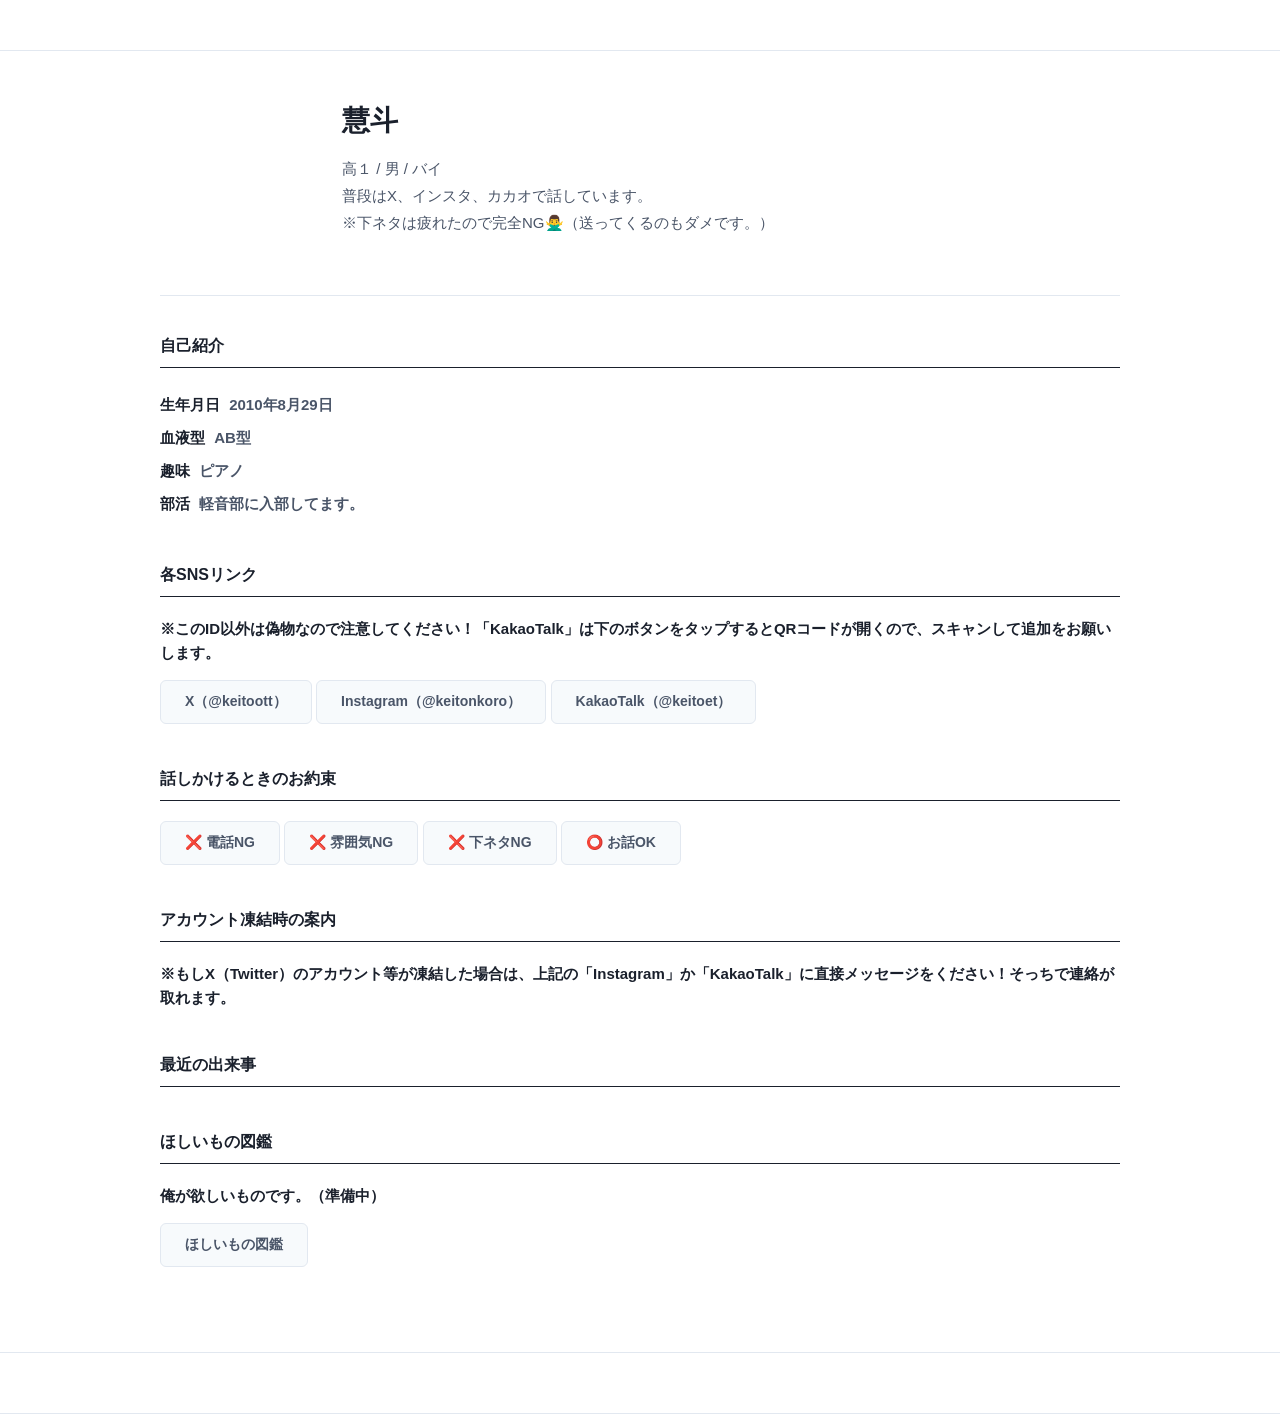
==== index.html @ f172e03d "Update index.html" ====
<!DOCTYPE html>
<html lang="ja">
  <head>
    <meta charset="UTF-8">
    <meta name="viewport" content="width=device-width, initial-scale=1.0">
    <title>MY PROFILE</title>
    <meta property="og:title" content="MY PROFILE">
    <meta property="og:description" content="慧斗の現在のステータス・プロフィールポータルサイト">
    <meta property="og:image" content="https://raw.githubusercontent.com/keitoet/my-profile/main/icon.png">
    <meta property="og:type" content="website">
    <meta property="og:url" content="https://keitoet.github.io/my-profile/">
    <meta name="twitter:card" content="summary_large_image">
    <link rel="stylesheet" href="style.css">
    <script src="script.js"></script>
  </head>
  
  <body>
    
    <header></header>
    
    <div id="emergencyAlert" class="emergency-alert"></div>

    <div class="main-container">
    
    <div class="profile-section">

        <div id="avatarContainer" class="avatar-container" style="opacity: 0; transition: opacity 0.2s;">
            <div class="avatar"></div>
            <div id="statusBadge" class="status-badge"></div>
        </div>
        <div class="profile-text">
            <div class="name">慧斗</div>
            <p class="bio-text">高１ / 男 / バイ<br>普段はX、インスタ、カカオで話しています。<br>※下ネタは疲れたので完全NG🙅‍♂️（送ってくるのもダメです。）</p>

            <div id="tagsContainer" class="tags-container"></div>
        </div>
    </div>

        <div class="full-width-divider"></div>
      <div class="section">
        <div class="section-title">自己紹介</div>
        <ul class="bio-detail-list">
          <li class="info-text"><span class="detail-item-title">生年月日</span> 2010年8月29日</li>
          <li><span class="detail-item-title">血液型</span> AB型</li>
          <li><span class="detail-item-title">趣味</span> ピアノ</li>
          <li><span class="detail-item-title">部活</span> 軽音部に入部してます。</li>
        </ul>
      </div>

        <div class="section">
            <div class="section-title">各SNSリンク</div>
              <p class="section-text">※このID以外は偽物なので注意してください！「KakaoTalk」は下のボタンをタップするとQRコードが開くので、スキャンして追加をお願いします。</p>
          
            <div class="links-grid">
                <a href="https://x.com/keitoott" class="btn" target="_blank">X（@keitoott）</a>
                <a href="https://www.instagram.com/keitonkoro" class="btn" target="_blank">Instagram（@keitonkoro）</a>
                <a href="javascript:void(0);" class="btn" onclick="openQrModal()">KakaoTalk（@keitoet）</a>
            </div>
        </div>
      
      <div id="qrModal" class="qr-modal" onclick="closeQrModal()">
        <div class="qr-modal-content" onclick="event.stopPropagation()">
          <span class="qr-modal-close" onclick="closeQrModal()">&times;</span>
          <img src="keitoet.jpg" alt="KakaoTalk（@keitoet）" class="qr-modal-img">
        </div>
      </div>

      
              <div class="section">
            <div class="section-title">話しかけるときのお約束</div>
            <div class="links-grid">
                <div class="btn">❌ 電話NG</div>
                <div class="btn">❌ 雰囲気NG</div>
                <div class="btn">❌ 下ネタNG</div>
                <div class="btn">⭕️ お話OK</div>
            </div>
        </div>


        <div class="section">
            <div class="section-title">アカウント凍結時の案内</div>
            <p class="section-text">※もしX（Twitter）のアカウント等が凍結した場合は、上記の「Instagram」か「KakaoTalk」に直接メッセージをください！そっちで連絡が取れます。</p>
        </div>
      
<div class="section">
    <div class="section-title">最近の出来事</div>
    <ul id="newsList" class="news-list">

    </ul>
</div>
      
      <div class="section">
        <div class="section-title">ほしいもの図鑑</div>
        <p class="section-text">俺が欲しいものです。（準備中）</p>
          <div class="links-grid">
          <a href="javascript:void(0);" class="btn">ほしいもの図鑑</a>
        </div> 
      </div>


    </div>

    <footer></footer>

</body>
</html>
---- style.css ----
body { font-family: 'Helvetica Neue', Arial, 'Hiragino Kaku Gothic ProN', sans-serif; background-color: #ffffff; color: #333333; margin: 0; padding: 0; display: flex; flex-direction: column; min-height: 100vh; }

/* ヘッダー・フッター */
header, footer { background-color: #ffffff; border-bottom: 1px solid #e2e8f0; }
header { padding: 25px 40px; }
header h1 { margin: 0; font-size: 26px; color: #1a202c; letter-spacing: 2px; font-weight: bold; max-width: 1000px; margin: 0 auto; text-align: left; }
footer { text-align: center; padding: 30px; color: #718096; font-size: 13px; border-top: 1px solid #e2e8f0; margin-top: auto; }

/* 緊急通知・共通テキスト設定 */
.emergency-alert { display: none; background: #fef2f2; color: #dc2626; border-bottom: 1px solid #fecaca; padding: 12px 20px; font-size: 14px; text-align: center; line-height: 1.5; }
.emergency-alert, .section, .bio-detail-list li, .news-date { font-weight: bold; }

/* スマホ対応レイアウト */
.main-container { max-width: 1000px; width: 100%; margin: 0 auto; padding: 40px 20px; box-sizing: border-box; }
.profile-section { display: flex; gap: 40px; align-items: center; padding-bottom: 40px; justify-content: center; }
@media (max-width: 600px) { .profile-section { flex-direction: column; gap: 20px; } }

/* アイコンとバッジ */
.avatar-container { display: flex; flex-direction: column; align-items: center; gap: 12px; flex-shrink: 0; }
.avatar { width: 140px; height: 140px; border-radius: 50%; background-image: url('keito.jpg'); background-size: cover; border: 1px solid #e2e8f0; transition: all 0.3s ease; }
.status-badge { font-size: 12px; font-weight: bold; padding: 4px 14px; border-radius: 20px; display: flex; align-items: center; gap: 6px; border: 1px solid #e2e8f0; background: #ffffff; }
.dot { width: 6px; height: 6px; border-radius: 50%; display: inline-block; }

/* はなせる時 */
.avatar-container.online .avatar { border-color: #22c55e; box-shadow: 0 0 20px #22c55e; }
.avatar-container.online .status-badge { color: #16a34a; border-color: #bbf7d0; background: #f0fdf4; }
.avatar-container.online .dot { background-color: #22c55e; }

/* ねてる時 */
.avatar-container.offline .avatar { border-color: #ef4444; box-shadow: 0 0 20px #ef4444; }
.avatar-container.offline .status-badge { color: #dc2626; border-color: #fecaca; background: #fef2f2; }
.avatar-container.offline .dot { background-color: #ef4444; }

/* プロフィールテキスト・タグ */
.profile-text, .section { text-align: left; }
.profile-text { flex: 1; }
.name { font-size: 28px; font-weight: bold; margin: 0 0 15px 0; color: #1a202c; }
.bio-text { font-size: 15px; color: #4a5568; line-height: 1.8; margin: 0; }
.tags-container, .grid { display: flex; gap: 10px; flex-wrap: wrap; }
.tags-container { margin-top: 8px; }
.status-tag { font-size: 13px; color: #3182ce; font-weight: bold; }
.full-width-divider { border-top: 1px solid #e2e8f0; margin-bottom: 40px; }

/* セクション・自己紹介 */
.section { margin-bottom: 45px; color: #1a202c; }
.section-title { font-size: 16px; border-bottom: 1px solid #1a202c; padding-bottom: 10px; margin-bottom: 20px; }
.section-text { font-size: 15px; line-height: 1.6; }
.bio-detail-list { padding-left: 0; margin: 0; list-style: none; }
.bio-detail-list li { font-size: 15px; color: #4a5568; line-height: 2.2; }
.detail-item-title { color: #1a202c; margin-right: 5px; }

/* ボタン類 */
.grid { gap: 15px; }
.btn { display: inline-flex; align-items: center; justify-content: center; padding: 12px 24px; color: #4a5568; text-decoration: none; font-weight: bold; border-radius: 6px; transition: all 0.2s; font-size: 14px; background: #f7fafc; border: 1px solid #e2e8f0; box-sizing: border-box; }
.btn:hover { background: #edf2f7; color: #1a202c; }

/* カカオのQRポップアップ */
.qr-modal { display: none; position: fixed; top: 0; left: 0; width: 100%; height: 100%; background: rgba(0, 0, 0, 0.6); z-index: 9999; align-items: center; justify-content: center; }
.qr-modal-content { background: #ffffff; padding: 20px; border-radius: 12px; position: relative; max-width: 90%; width: 340px; box-sizing: border-box; box-shadow: 0 10px 25px rgba(0,0,0,0.3); }
.qr-modal-close { position: absolute; top: 10px; right: 15px; font-size: 24px; color: #aaa; cursor: pointer; font-weight: bold; }

/* 最近の出来事 */
.news-list { list-style: none; padding: 0; margin: 0; }
.news-list li { padding: 12px 0; border-bottom: 1px dashed #e2e8f0; font-size: 14px; display: flex; align-items: center; }
.news-list li:last-child { border: none; }
.news-date { color: #718096; padding-right: 25px; font-size: 13px; display: inline-block; }
.news-text { flex: 1; color: #2d3748; }

/* パンくずリスト */
.breadcrumb { font-size: 13px ; color: #718096 ; margin-bottom: 30px ; }
.breadcrumb a { color: #3182ce ; text-decoration: none ; }

/* タイトル、日付、本文 */
.news-title-line { font-size: 25px ; font-weight: bold ; color: #1a202c ; border-bottom: 2px solid #1a202c ; padding-bottom: 12px ; margin-bottom: 8px ; text-align: center ; }
.news-date-right { text-align: right ; font-size: 15px ; color: #4a5568; margin-bottom: 25px ; display: block ; }
.news-body-text { font-size: 15px ; line-height: 2.1 ; font-weight: 500 ; white-space: pre-wrap ; margin: 0 ; text-align: left ; display: block ; }
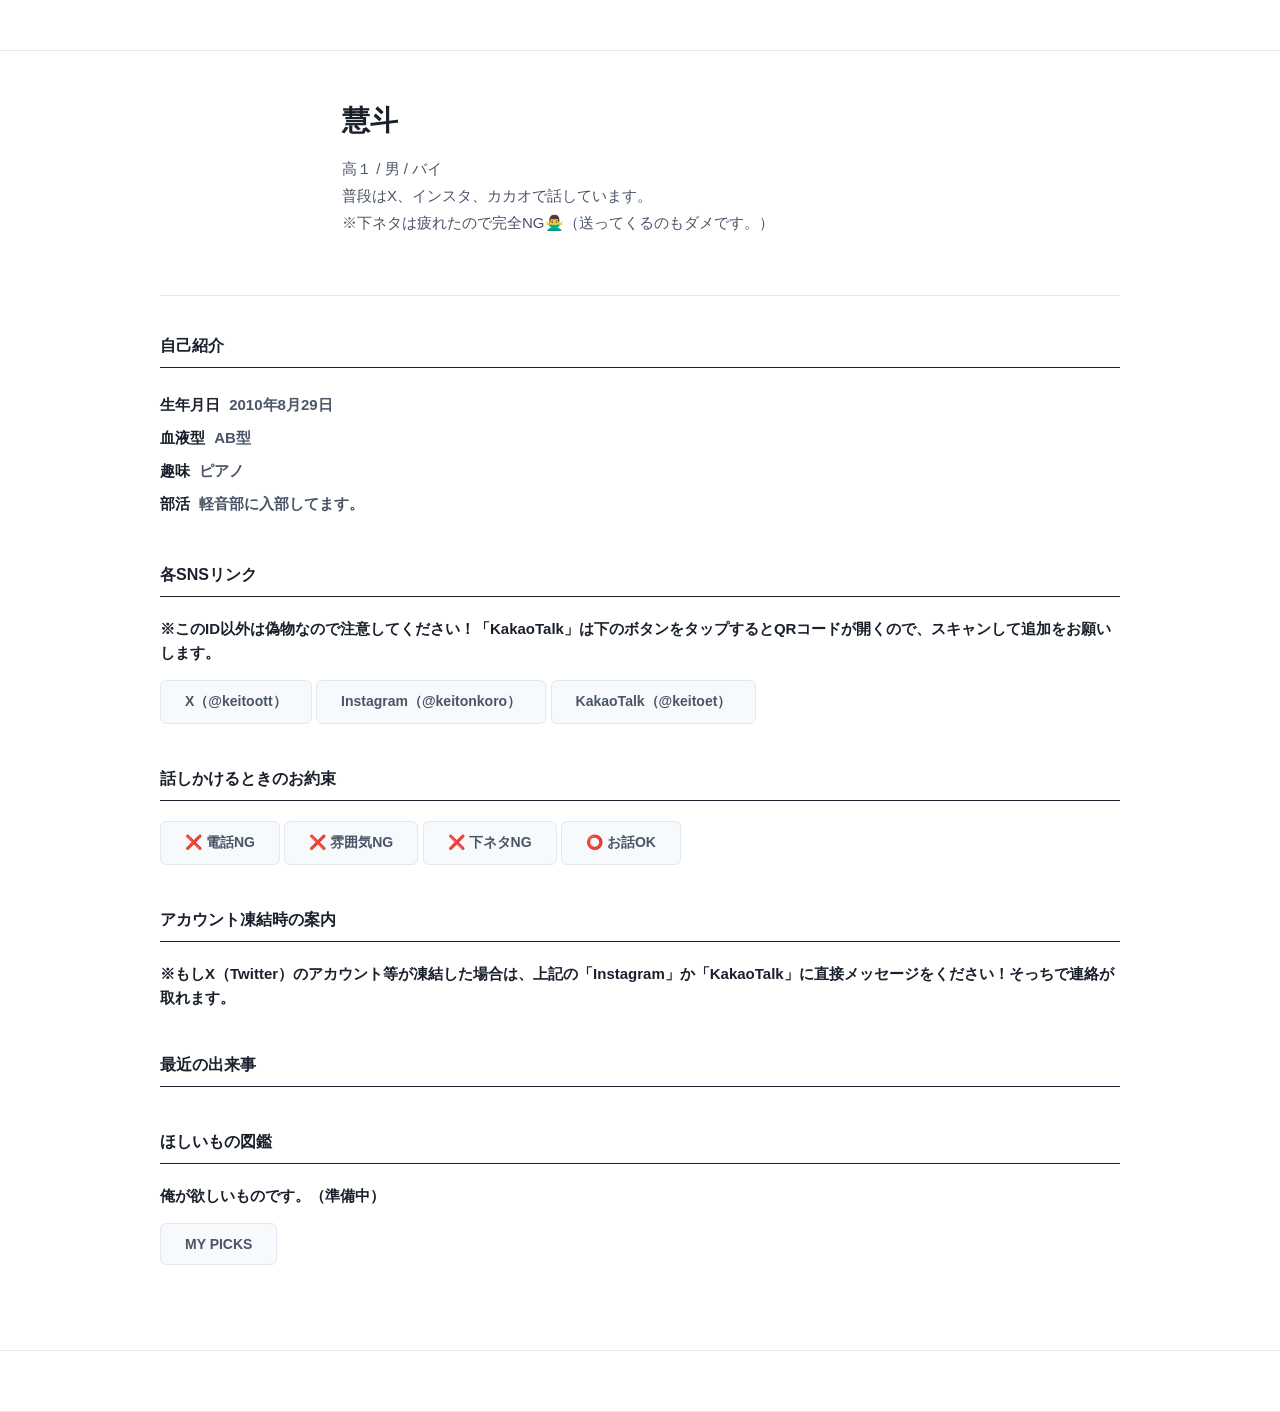
==== commit 4ef372c8: "Update index.html" ====
--- a/index.html
+++ b/index.html
@@ -64,7 +64,6 @@
           <img src="keitoet.jpg" alt="KakaoTalk（@keitoet）" class="qr-modal-img">
         </div>
       </div>
-
       
               <div class="section">
             <div class="section-title">話しかけるときのお約束</div>
@@ -75,7 +74,6 @@
                 <div class="btn">⭕️ お話OK</div>
             </div>
         </div>
-
 
         <div class="section">
             <div class="section-title">アカウント凍結時の案内</div>
@@ -93,10 +91,9 @@
         <div class="section-title">ほしいもの図鑑</div>
         <p class="section-text">俺が欲しいものです。（準備中）</p>
           <div class="links-grid">
-          <a href="javascript:void(0);" class="btn">ほしいもの図鑑</a>
+          <a href="/my-picks/" class="btn">MY PICKS</a>
         </div> 
       </div>
-
 
     </div>
 
--- a/style.css
+++ b/style.css
@@ -4,6 +4,7 @@
 header, footer { background-color: #ffffff; border-bottom: 1px solid #e2e8f0; }
 header { padding: 25px 40px; }
 header h1 { margin: 0; font-size: 26px; color: #1a202c; letter-spacing: 2px; font-weight: bold; max-width: 1000px; margin: 0 auto; text-align: left; }
+header a:hover { opacity: 0.7 ; transition: opacity 0.2s ease ; }
 footer { text-align: center; padding: 30px; color: #718096; font-size: 13px; border-top: 1px solid #e2e8f0; margin-top: auto; }
 
 /* 緊急通知・共通テキスト設定 */
@@ -56,19 +57,21 @@
 
 /* カカオのQRポップアップ */
 .qr-modal { display: none; position: fixed; top: 0; left: 0; width: 100%; height: 100%; background: rgba(0, 0, 0, 0.6); z-index: 9999; align-items: center; justify-content: center; }
-.qr-modal-content { background: #ffffff; padding: 20px; border-radius: 12px; position: relative; max-width: 90%; width: 340px; box-sizing: border-box; box-shadow: 0 10px 25px rgba(0,0,0,0.3); }
+.qr-modal-content img { width: 100% ; height: auto ; border-radius: 8px ; display: block ; }
+.qr-modal-content { background: #ffffff; padding: 20px; border-radius: 12px; position: relative; max-width: 90%; width: 280px; box-sizing: border-box; box-shadow: 0 10px 25px rgba(0,0,0,0.3); }
 .qr-modal-close { position: absolute; top: 10px; right: 15px; font-size: 24px; color: #aaa; cursor: pointer; font-weight: bold; }
 
 /* 最近の出来事 */
 .news-list { list-style: none; padding: 0; margin: 0; }
-.news-list li { padding: 12px 0; border-bottom: 1px dashed #e2e8f0; font-size: 14px; display: flex; align-items: center; }
+.news-list li { padding: 12px 0; border-bottom: 1px dashed #a0aec0; font-size: 14px; font-weight: bold; padding: 0; }
 .news-list li:last-child { border: none; }
-.news-date { color: #718096; padding-right: 25px; font-size: 13px; display: inline-block; }
-.news-text { flex: 1; color: #2d3748; }
+.news-list li a { display: block ; text-decoration: none ; color: #2d3748 ; width: 100% ; padding: 6px 0 ; }
+.news-list li a:hover { color: #3182ce ; text-decoration: underline ; }
 
 /* パンくずリスト */
 .breadcrumb { font-size: 13px ; color: #718096 ; margin-bottom: 30px ; }
 .breadcrumb a { color: #3182ce ; text-decoration: none ; }
+.breadcrumb a:hover { text-decoration: underline ; color: #2b6cb0 ; }
 
 /* タイトル、日付、本文 */
 .news-title-line { font-size: 25px ; font-weight: bold ; color: #1a202c ; border-bottom: 2px solid #1a202c ; padding-bottom: 12px ; margin-bottom: 8px ; text-align: center ; }
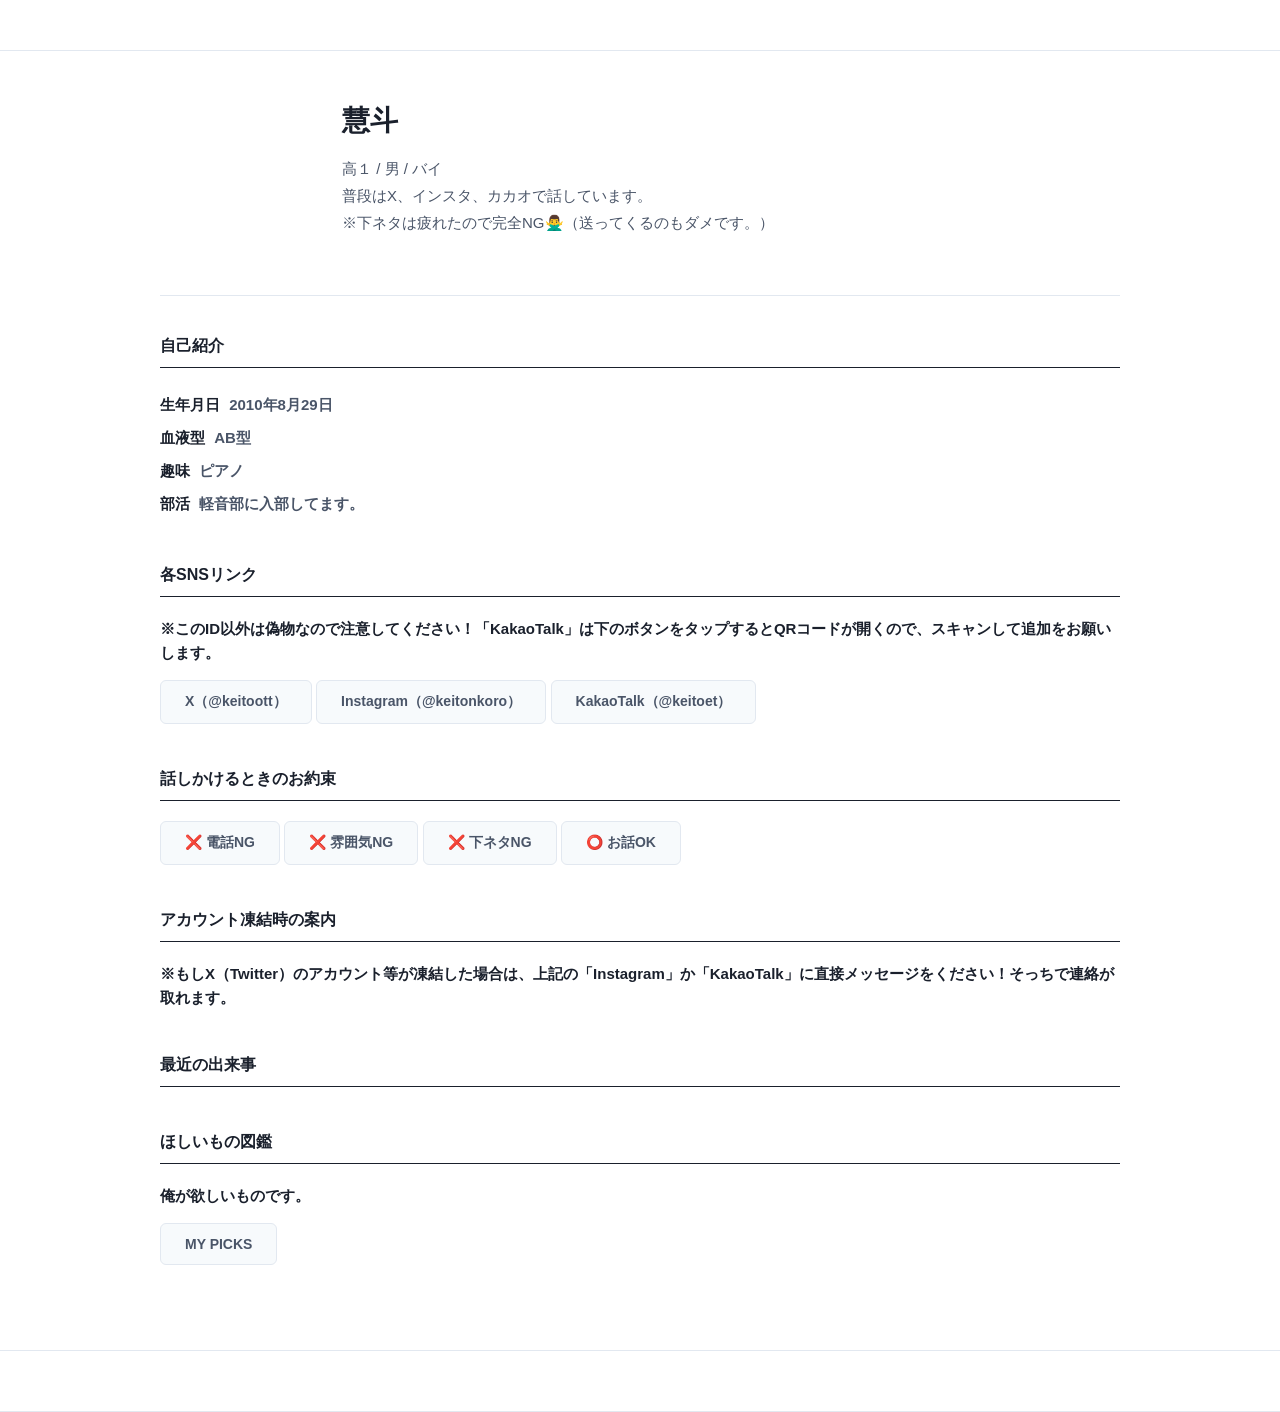
==== commit 3375e34d: "Update index.html" ====
--- a/index.html
+++ b/index.html
@@ -50,12 +50,11 @@
         <div class="section">
             <div class="section-title">各SNSリンク</div>
               <p class="section-text">※このID以外は偽物なので注意してください！「KakaoTalk」は下のボタンをタップするとQRコードが開くので、スキャンして追加をお願いします。</p>
-          
-            <div class="links-grid">
+
                 <a href="https://x.com/keitoott" class="btn" target="_blank">X（@keitoott）</a>
                 <a href="https://www.instagram.com/keitonkoro" class="btn" target="_blank">Instagram（@keitonkoro）</a>
                 <a href="javascript:void(0);" class="btn" onclick="openQrModal()">KakaoTalk（@keitoet）</a>
-            </div>
+
         </div>
       
       <div id="qrModal" class="qr-modal" onclick="closeQrModal()">
@@ -67,12 +66,12 @@
       
               <div class="section">
             <div class="section-title">話しかけるときのお約束</div>
-            <div class="links-grid">
+
                 <div class="btn">❌ 電話NG</div>
                 <div class="btn">❌ 雰囲気NG</div>
                 <div class="btn">❌ 下ネタNG</div>
                 <div class="btn">⭕️ お話OK</div>
-            </div>
+
         </div>
 
         <div class="section">
@@ -89,10 +88,9 @@
       
       <div class="section">
         <div class="section-title">ほしいもの図鑑</div>
-        <p class="section-text">俺が欲しいものです。（準備中）</p>
-          <div class="links-grid">
+        <p class="section-text">俺が欲しいものです。</p>
+
           <a href="/my-picks/" class="btn">MY PICKS</a>
-        </div> 
       </div>
 
     </div>
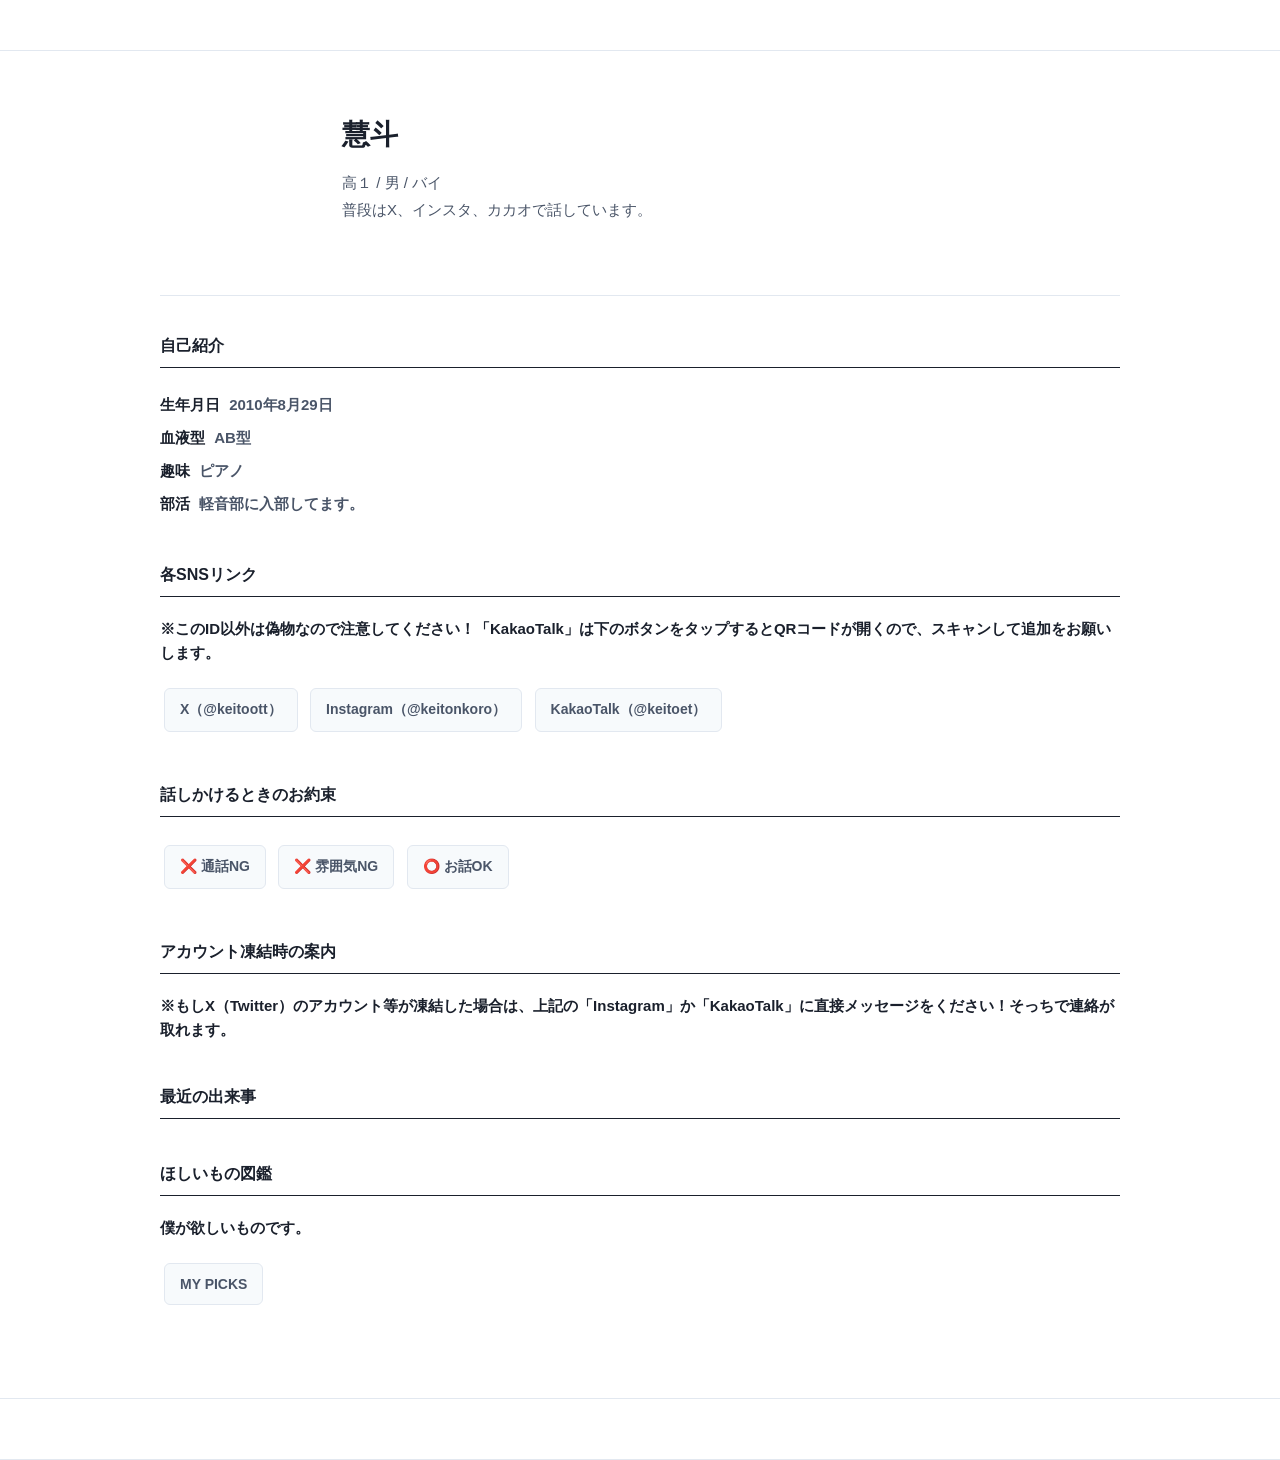
==== commit 50515edb: "Update index.html" ====
--- a/index.html
+++ b/index.html
@@ -4,12 +4,6 @@
     <meta charset="UTF-8">
     <meta name="viewport" content="width=device-width, initial-scale=1.0">
     <title>MY PROFILE</title>
-    <meta property="og:title" content="MY PROFILE">
-    <meta property="og:description" content="慧斗の現在のステータス・プロフィールポータルサイト">
-    <meta property="og:image" content="https://raw.githubusercontent.com/keitoet/my-profile/main/icon.png">
-    <meta property="og:type" content="website">
-    <meta property="og:url" content="https://keitoet.github.io/my-profile/">
-    <meta name="twitter:card" content="summary_large_image">
     <link rel="stylesheet" href="style.css">
     <script src="script.js"></script>
   </head>
@@ -30,7 +24,7 @@
         </div>
         <div class="profile-text">
             <div class="name">慧斗</div>
-            <p class="bio-text">高１ / 男 / バイ<br>普段はX、インスタ、カカオで話しています。<br>※下ネタは疲れたので完全NG🙅‍♂️（送ってくるのもダメです。）</p>
+            <p class="bio-text">高１ / 男 / バイ<br>普段はX、インスタ、カカオで話しています。</p>
 
             <div id="tagsContainer" class="tags-container"></div>
         </div>
@@ -67,9 +61,8 @@
               <div class="section">
             <div class="section-title">話しかけるときのお約束</div>
 
-                <div class="btn">❌ 電話NG</div>
+                <div class="btn">❌ 通話NG</div>
                 <div class="btn">❌ 雰囲気NG</div>
-                <div class="btn">❌ 下ネタNG</div>
                 <div class="btn">⭕️ お話OK</div>
 
         </div>
@@ -88,7 +81,7 @@
       
       <div class="section">
         <div class="section-title">ほしいもの図鑑</div>
-        <p class="section-text">俺が欲しいものです。</p>
+        <p class="section-text">僕が欲しいものです。</p>
 
           <a href="/my-picks/" class="btn">MY PICKS</a>
       </div>
--- a/style.css
+++ b/style.css
@@ -51,8 +51,7 @@
 .detail-item-title { color: #1a202c; margin-right: 5px; }
 
 /* ボタン類 */
-.grid { gap: 15px; }
-.btn { display: inline-flex; align-items: center; justify-content: center; padding: 12px 24px; color: #4a5568; text-decoration: none; font-weight: bold; border-radius: 6px; transition: all 0.2s; font-size: 14px; background: #f7fafc; border: 1px solid #e2e8f0; box-sizing: border-box; }
+.btn { display: inline-flex; align-items: center; justify-content: center; padding: 12px 15px; color: #4a5568; text-decoration: none; font-weight: bold; border-radius: 6px; transition: all 0.2s; font-size: 14px; background: #f7fafc; border: 1px solid #e2e8f0; box-sizing: border-box; margin: 8px 4px; }
 .btn:hover { background: #edf2f7; color: #1a202c; }
 
 /* カカオのQRポップアップ */
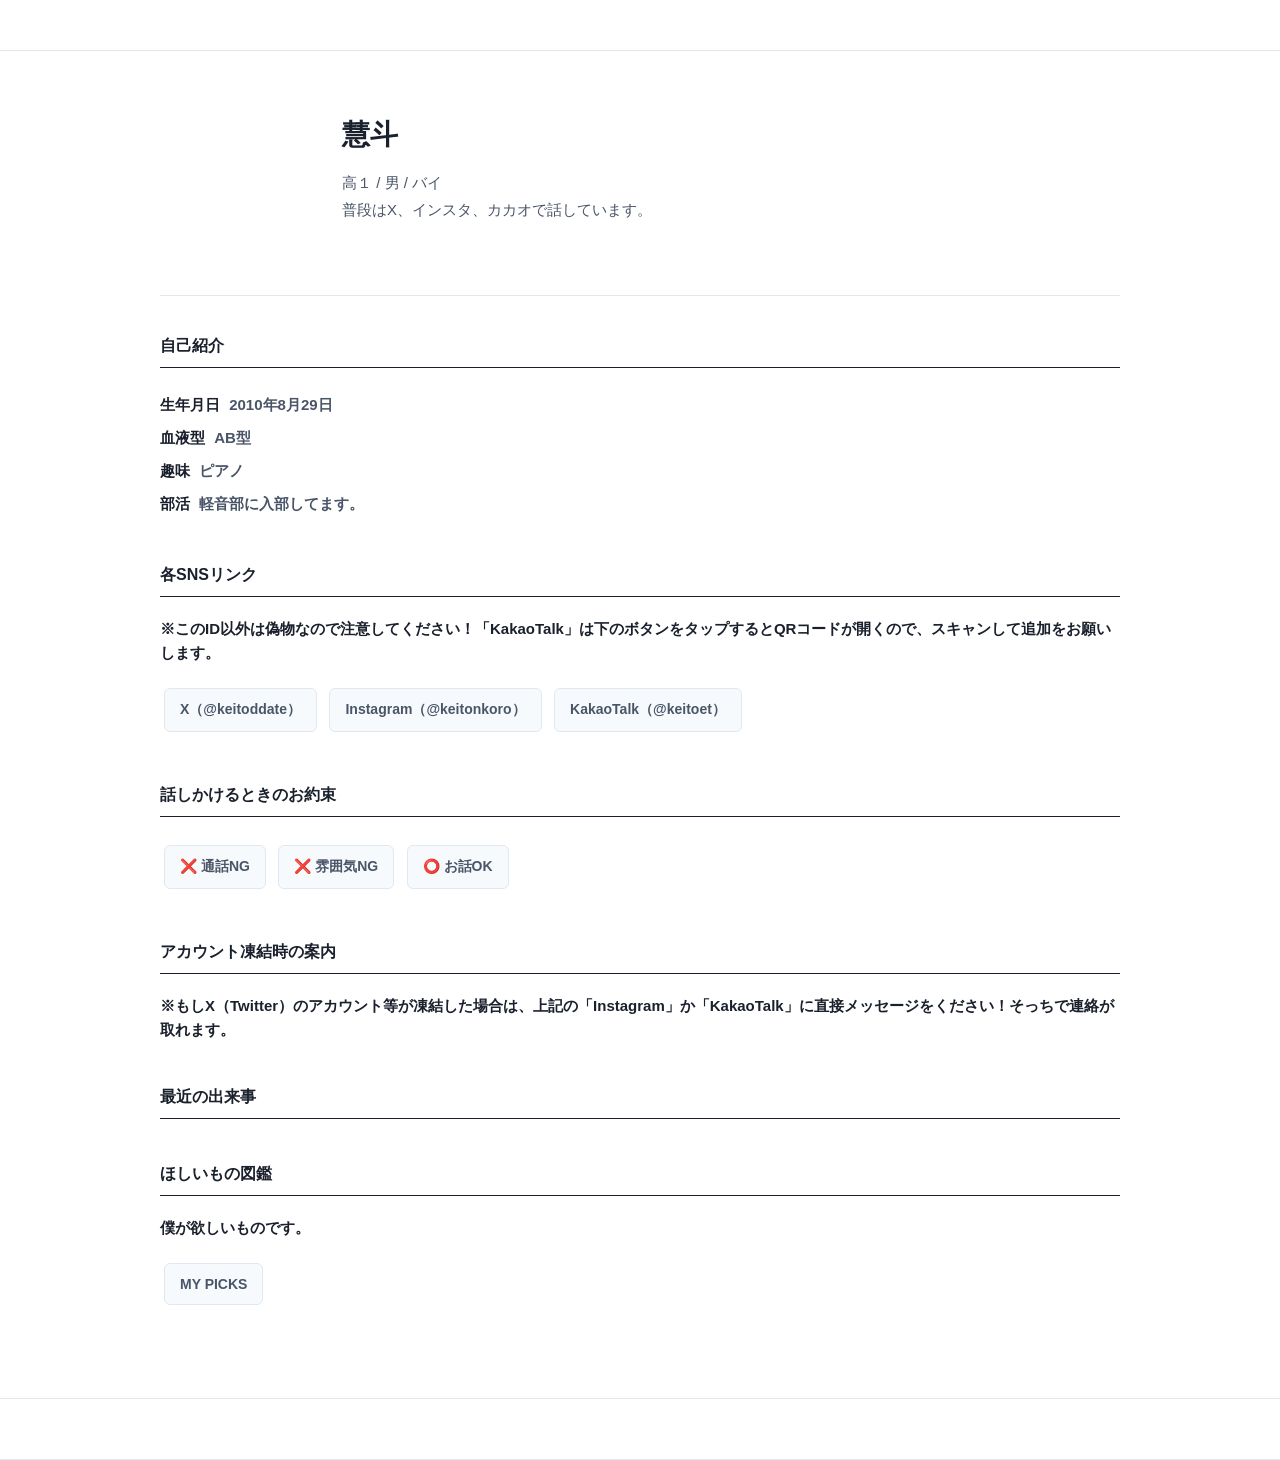
==== commit db689d5f: "Update index.html" ====
--- a/index.html
+++ b/index.html
@@ -45,7 +45,7 @@
             <div class="section-title">各SNSリンク</div>
               <p class="section-text">※このID以外は偽物なので注意してください！「KakaoTalk」は下のボタンをタップするとQRコードが開くので、スキャンして追加をお願いします。</p>
 
-                <a href="https://x.com/keitoott" class="btn" target="_blank">X（@keitoott）</a>
+                <a href="https://x.com/keitoddate" class="btn" target="_blank">X（@keitoddate）</a>
                 <a href="https://www.instagram.com/keitonkoro" class="btn" target="_blank">Instagram（@keitonkoro）</a>
                 <a href="javascript:void(0);" class="btn" onclick="openQrModal()">KakaoTalk（@keitoet）</a>
 
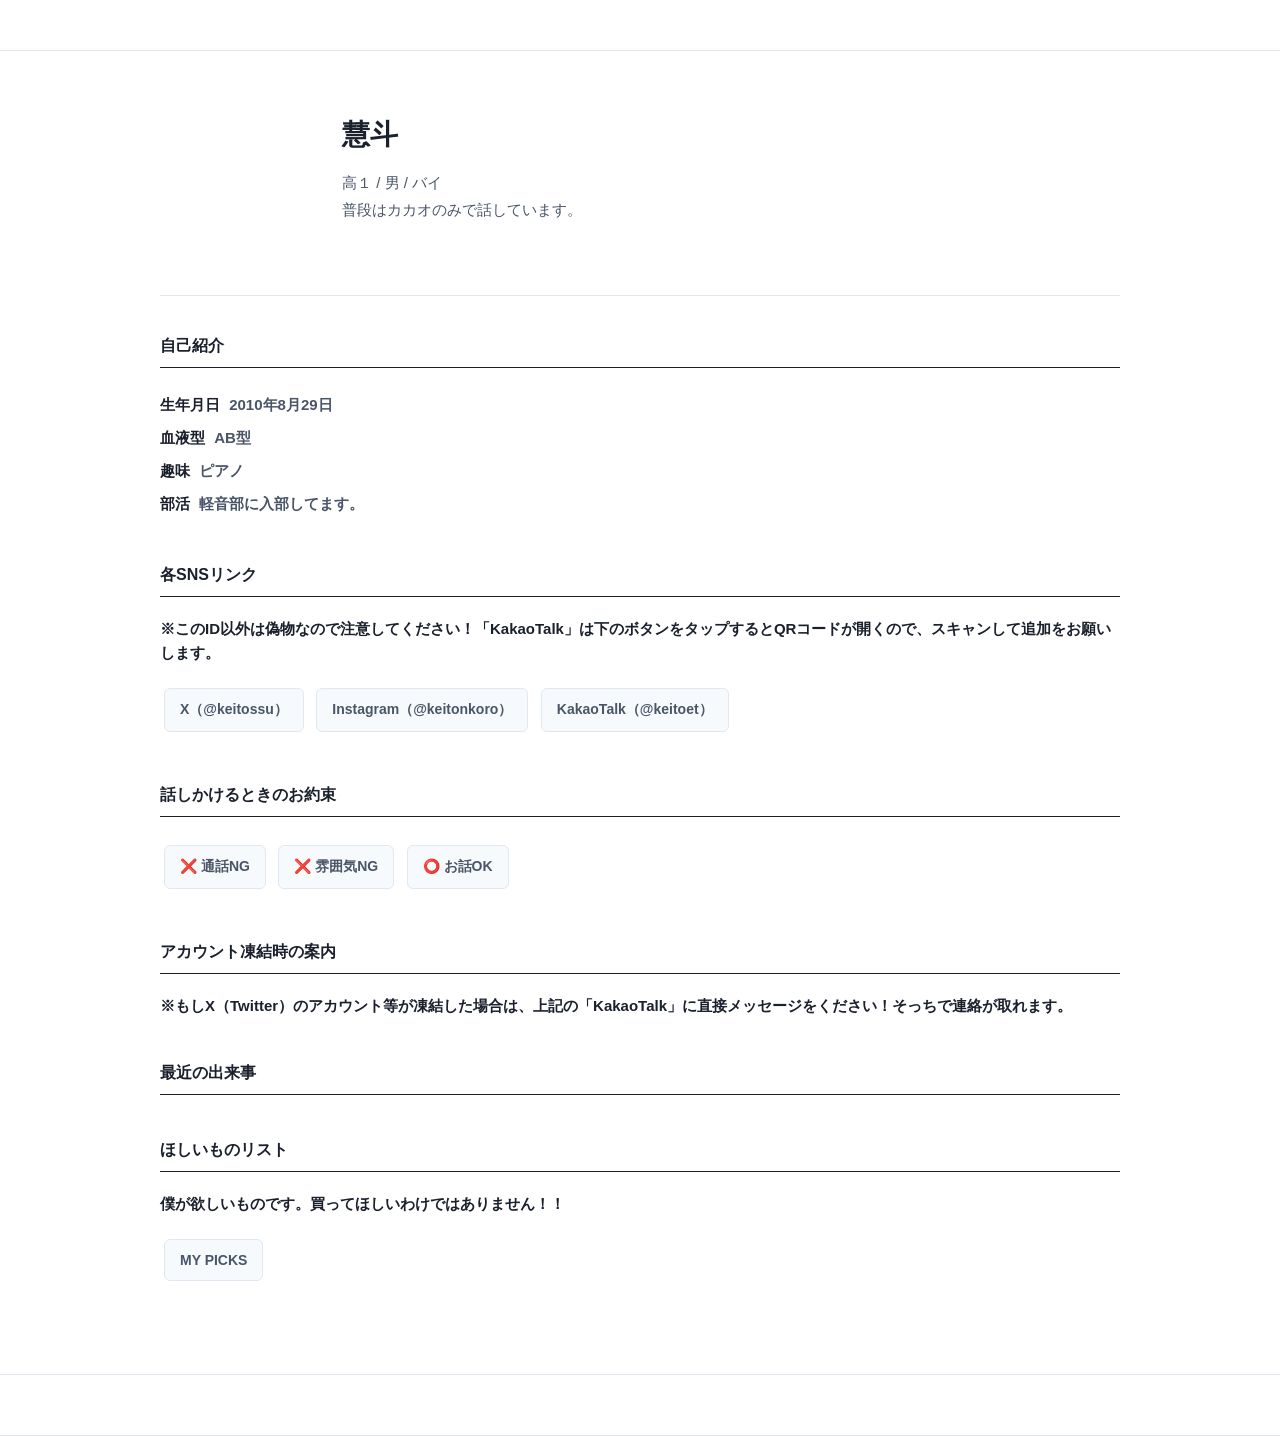
==== commit 31c15614: "Update index.html" ====
--- a/index.html
+++ b/index.html
@@ -24,7 +24,7 @@
         </div>
         <div class="profile-text">
             <div class="name">慧斗</div>
-            <p class="bio-text">高１ / 男 / バイ<br>普段はX、インスタ、カカオで話しています。</p>
+            <p class="bio-text">高１ / 男 / バイ<br>普段はカカオのみで話しています。</p>
 
             <div id="tagsContainer" class="tags-container"></div>
         </div>
@@ -45,7 +45,7 @@
             <div class="section-title">各SNSリンク</div>
               <p class="section-text">※このID以外は偽物なので注意してください！「KakaoTalk」は下のボタンをタップするとQRコードが開くので、スキャンして追加をお願いします。</p>
 
-                <a href="https://x.com/keitoddate" class="btn" target="_blank">X（@keitoddate）</a>
+                <a href="https://x.com/keitossu" class="btn" target="_blank">X（@keitossu）</a>
                 <a href="https://www.instagram.com/keitonkoro" class="btn" target="_blank">Instagram（@keitonkoro）</a>
                 <a href="javascript:void(0);" class="btn" onclick="openQrModal()">KakaoTalk（@keitoet）</a>
 
@@ -69,7 +69,7 @@
 
         <div class="section">
             <div class="section-title">アカウント凍結時の案内</div>
-            <p class="section-text">※もしX（Twitter）のアカウント等が凍結した場合は、上記の「Instagram」か「KakaoTalk」に直接メッセージをください！そっちで連絡が取れます。</p>
+            <p class="section-text">※もしX（Twitter）のアカウント等が凍結した場合は、上記の「KakaoTalk」に直接メッセージをください！そっちで連絡が取れます。</p>
         </div>
       
 <div class="section">
@@ -80,8 +80,8 @@
 </div>
       
       <div class="section">
-        <div class="section-title">ほしいもの図鑑</div>
-        <p class="section-text">僕が欲しいものです。</p>
+        <div class="section-title">ほしいものリスト</div>
+        <p class="section-text">僕が欲しいものです。買ってほしいわけではありません！！</p>
 
           <a href="/my-picks/" class="btn">MY PICKS</a>
       </div>
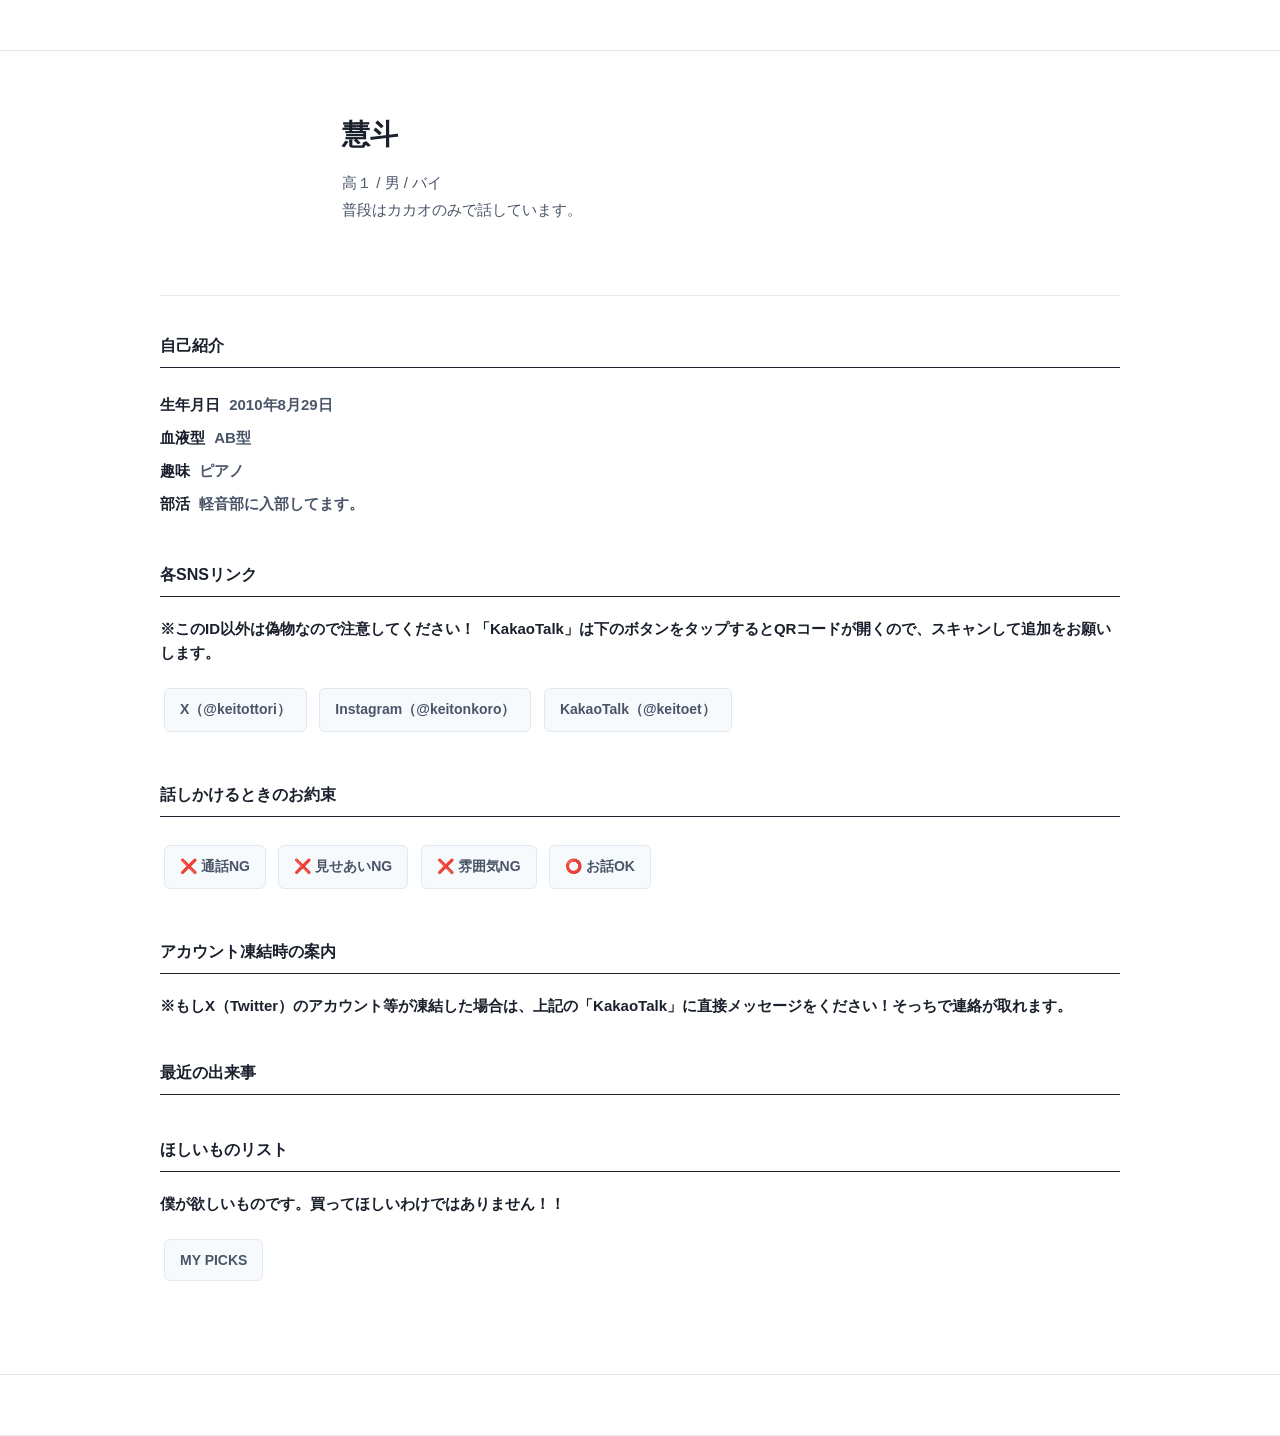
==== commit 3f2ada79: "Update index.html" ====
--- a/index.html
+++ b/index.html
@@ -45,7 +45,7 @@
             <div class="section-title">各SNSリンク</div>
               <p class="section-text">※このID以外は偽物なので注意してください！「KakaoTalk」は下のボタンをタップするとQRコードが開くので、スキャンして追加をお願いします。</p>
 
-                <a href="https://x.com/keitossu" class="btn" target="_blank">X（@keitossu）</a>
+                <a href="https://x.com/keitottori" class="btn" target="_blank">X（@keitottori）</a>
                 <a href="https://www.instagram.com/keitonkoro" class="btn" target="_blank">Instagram（@keitonkoro）</a>
                 <a href="javascript:void(0);" class="btn" onclick="openQrModal()">KakaoTalk（@keitoet）</a>
 
@@ -62,6 +62,7 @@
             <div class="section-title">話しかけるときのお約束</div>
 
                 <div class="btn">❌ 通話NG</div>
+                <div class="btn">❌ 見せあいNG</div>
                 <div class="btn">❌ 雰囲気NG</div>
                 <div class="btn">⭕️ お話OK</div>
 
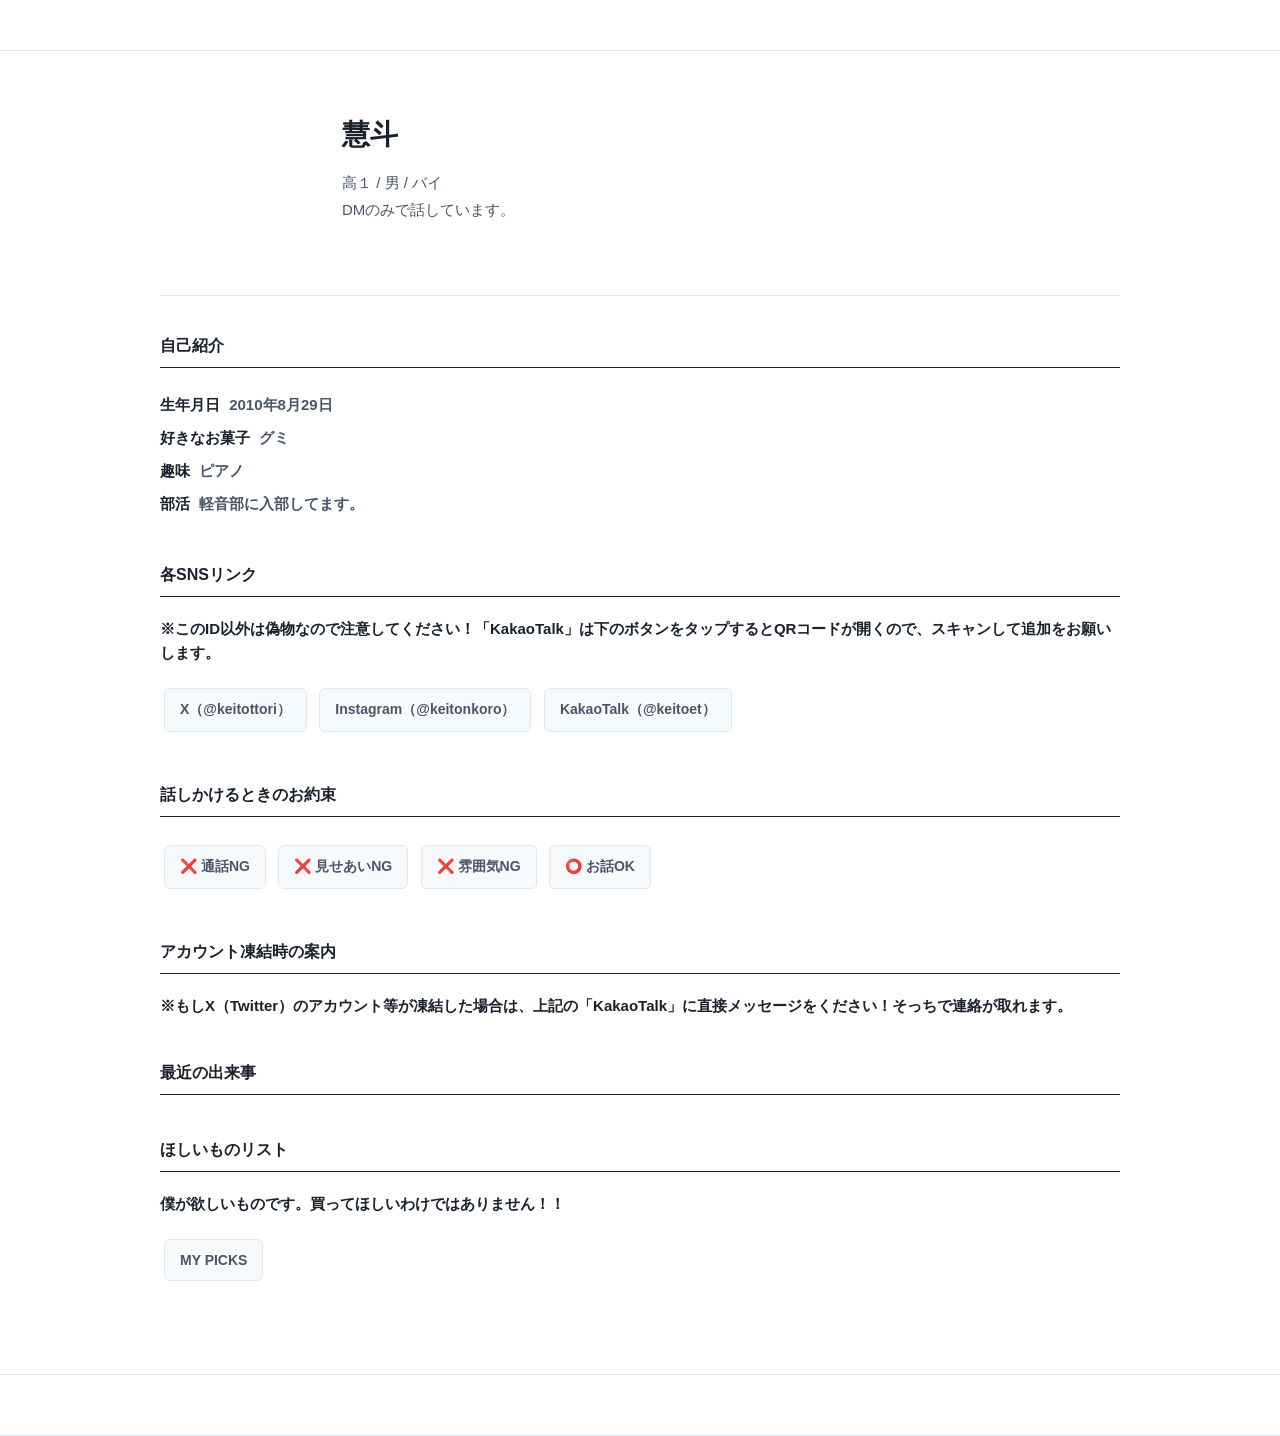
==== commit 1c7123fd: "Update index.html" ====
--- a/index.html
+++ b/index.html
@@ -24,7 +24,7 @@
         </div>
         <div class="profile-text">
             <div class="name">慧斗</div>
-            <p class="bio-text">高１ / 男 / バイ<br>普段はカカオのみで話しています。</p>
+            <p class="bio-text">高１ / 男 / バイ<br>DMのみで話しています。</p>
 
             <div id="tagsContainer" class="tags-container"></div>
         </div>
@@ -35,7 +35,7 @@
         <div class="section-title">自己紹介</div>
         <ul class="bio-detail-list">
           <li class="info-text"><span class="detail-item-title">生年月日</span> 2010年8月29日</li>
-          <li><span class="detail-item-title">血液型</span> AB型</li>
+          <li><span class="detail-item-title">好きなお菓子</span> グミ</li>
           <li><span class="detail-item-title">趣味</span> ピアノ</li>
           <li><span class="detail-item-title">部活</span> 軽音部に入部してます。</li>
         </ul>
